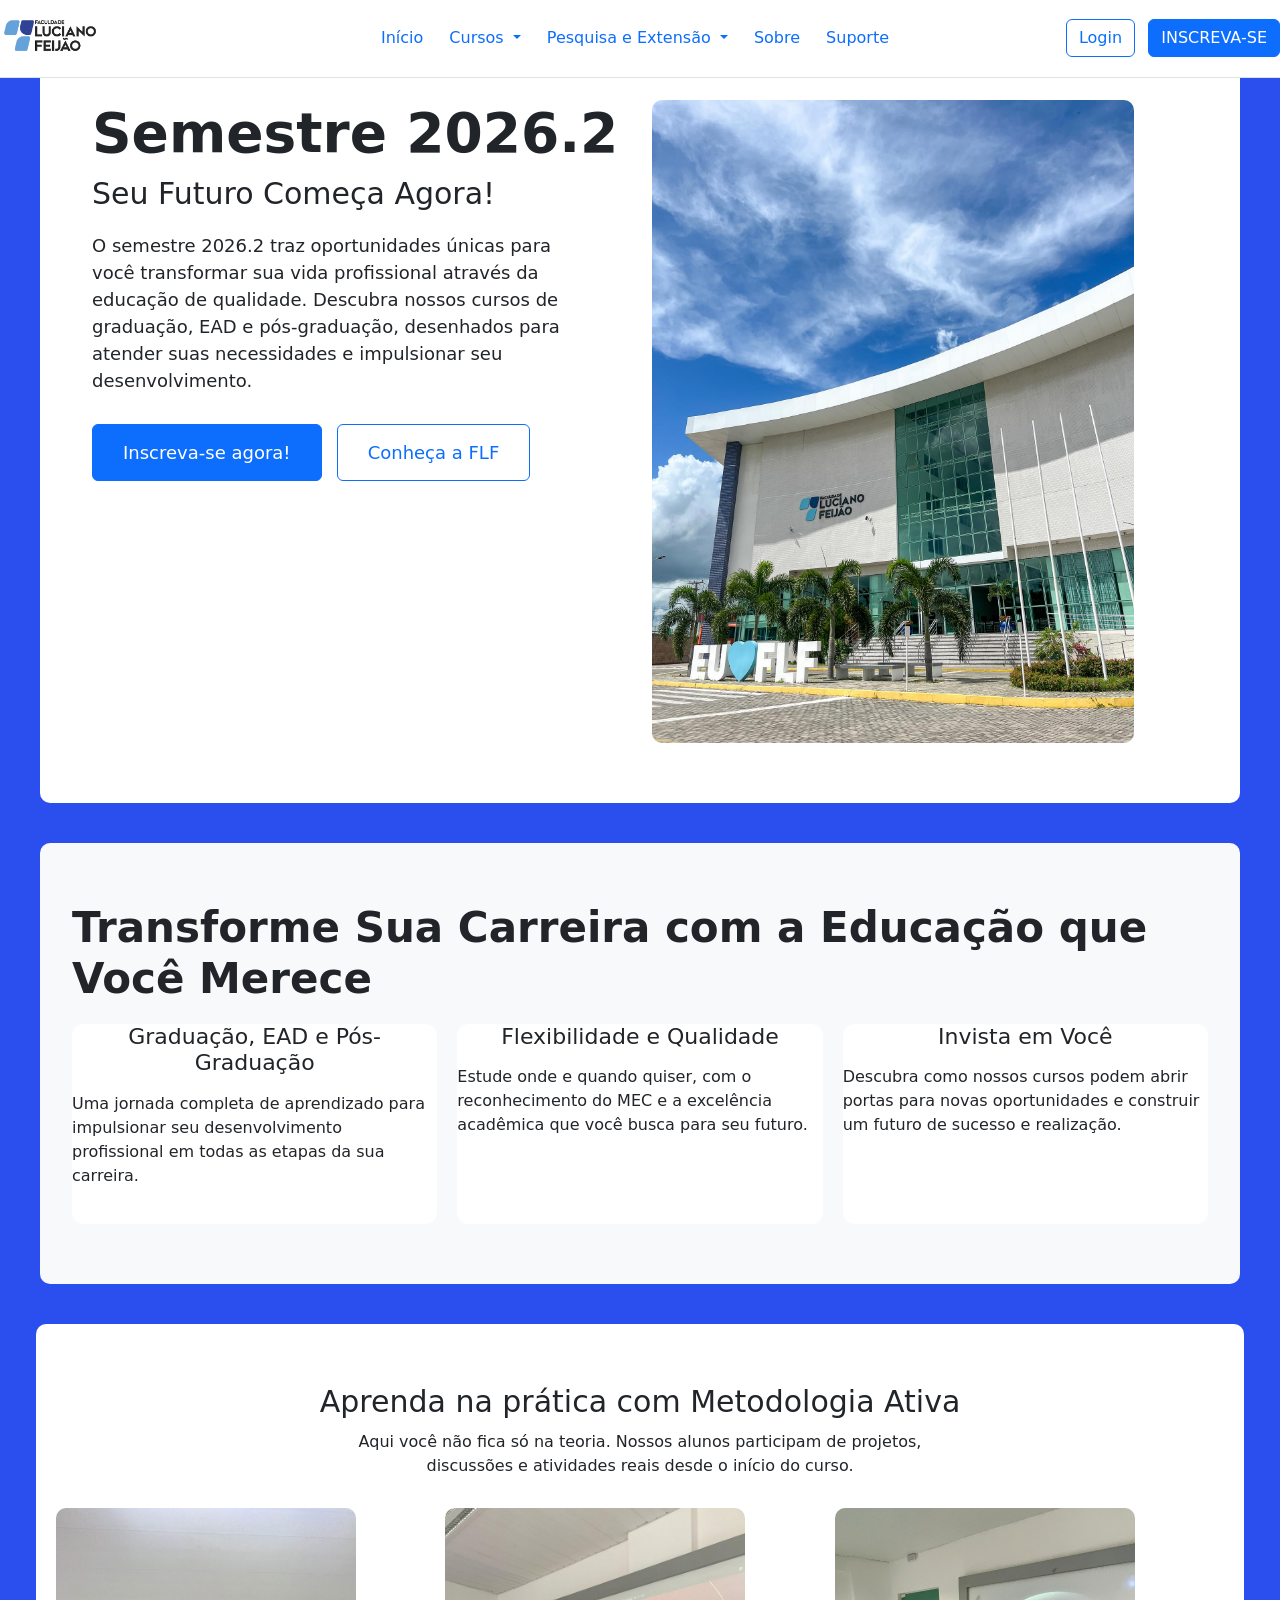
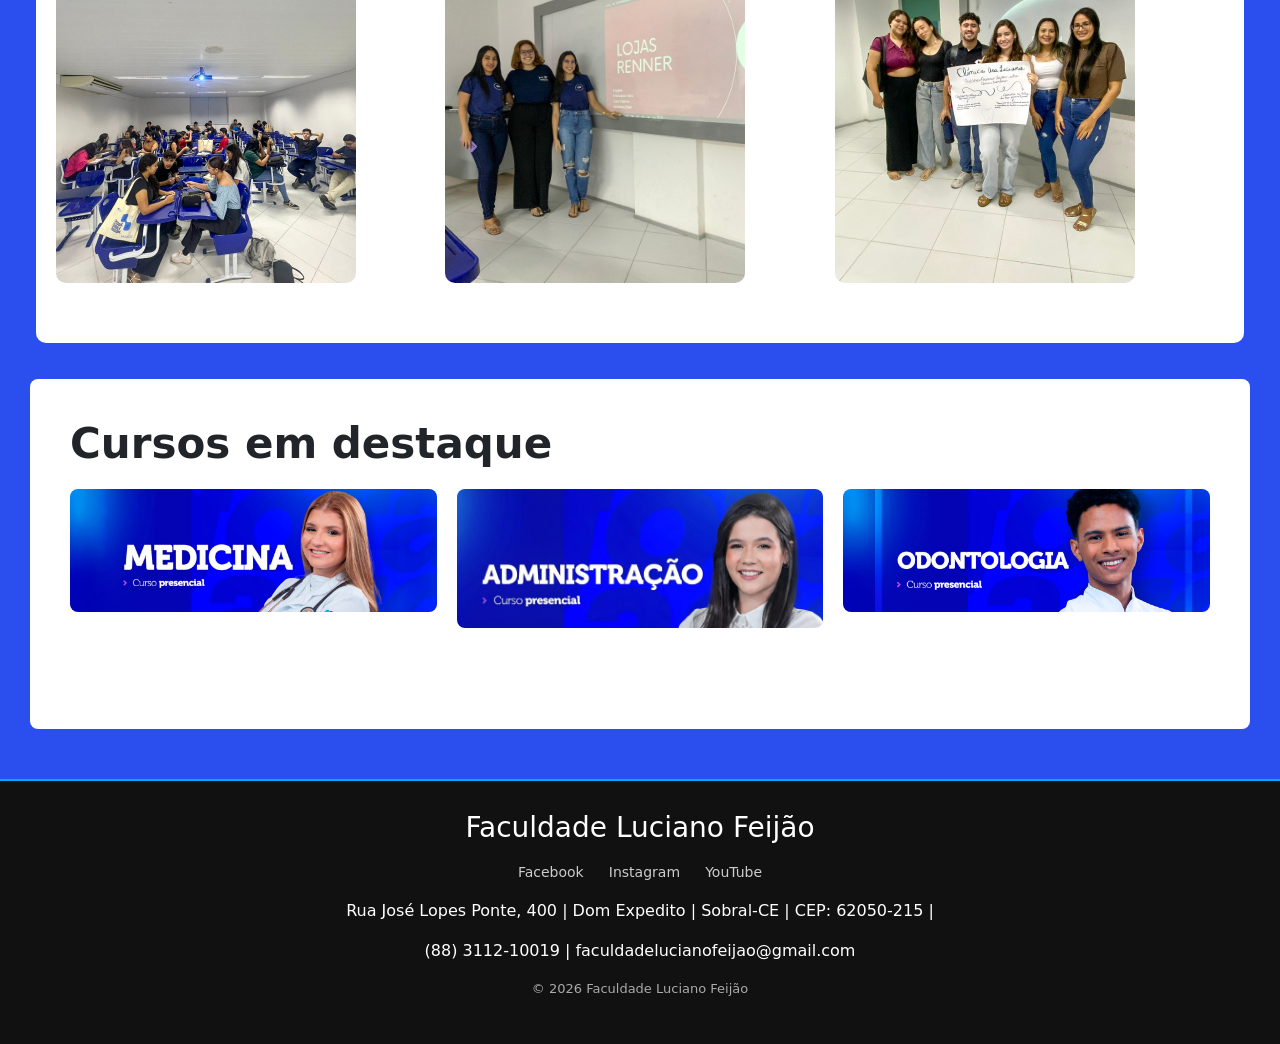
==== index.html @ 59c14ce8 "Add files via upload" ====
<!DOCTYPE html>
<html lang="pt-br">

<head>
    <meta charset="UTF-8">
    <meta name="viewport" content="width=device-width, initial-scale=1.0">
    <link rel="stylesheet" href="https://cdn.jsdelivr.net/npm/bootstrap@5.3.8/dist/css/bootstrap.min.css">

    <link rel="stylesheet" href="style.css">
    <title>Faculdade Luciano Feijão</title>
</head>


<body style="background-color: #2b4fef;">
    <script src="https://cdn.jsdelivr.net/npm/bootstrap@5.3.2/dist/js/bootstrap.bundle.min.js"> </script>
    <header
        class="d-flex flex-wrap align-items-center justify-content-center justify-content-md-between py-3 mb-4 border-bottom fixo"
        style="background-color: #FFFFFF;">
        <div class="col-md-3 mb-2 mb-md-0">
            <a href="/" class="d-inline-flex link-body-emphasis text-decoration-none">
                <img src="FLF/logo_lucifeijao.png" alt="Logo Oficial Faculdade Luciano Feijão" style="width: 100px;">

            </a>
        </div>
        <ul class="nav col-12 col-md-auto mb-2 justify-content-center mb-md-0">
            <li><a href="#" class="nav-link px-2 menu-item">Início</a></li>
            <li class="nav-item dropdown">
                <a href="#cursos" class="nav-link px-2 menu-item dropdown-toggle">
                    Cursos
                </a>

                <ul class="dropdown-menu">


                    <li><a class="dropdown-item" href="#presenciais">Graduação Presencial</a></li>
                    <li><a class="dropdown-item" href="#ead">Graduação Online</a></li>
                    <li><a class="dropdown-item" href="#">Pós Graduação</a></li>
                    <li><a class="dropdown-item" href="#">Diplomas</a></li>
                </ul>
            </li>

            <li class="nav-item dropdown">

                <a href="#" class="nav-link px-2 menu-item dropdown-toggle" data-bs-toggle="dropdown">
                    Pesquisa e Extensão
                </a>

                <ul class="dropdown-menu">
                    <li><a class="dropdown-item" href="#">Apresentação</a></li>
                    <li><a class="dropdown-item" href="#">Política Pesq. & Exten.</a></li>
                    <li><a class="dropdown-item" href="#">Certificados</a></li>
                    <li><a class="dropdown-item" href="#">Comitê Institucional</a></li>
                    <li><a class="dropdown-item" href="#">Editais - Pesquisa</a></li>
                    <li><a class="dropdown-item" href="#">NUPE</a></li>
                    <li><a class="dropdown-item" href="#">Encontros Acadêmicos</a></li>
                    <li><a class="dropdown-item" href="#">SEMIC</a></li>
                    <li><a class="dropdown-item" href="#">Formulários</a></li>
                    <li><a class="dropdown-item" href="#">PROIC</a></li>
                    <li><a class="dropdown-item" href="#">Regulamento e resoluções</a></li>
                    <li><a class="dropdown-item" href="#">Prestação de Serviços</a></li>
                </ul>

            </li>

            <li><a href="#" class="nav-link px-2 menu-item">Sobre</a></li>
            <li><a href="#" class="nav-link px-2  menu-item">Suporte</a></li>
        </ul>
        <div class="col-md-3 text-end">
            <button type="button" class="btn btn-outline-primary me-2">
                Login
            </button>
            <button type="button" class="btn btn-primary"> INSCREVA-SE</button>
        </div>
    </header>

    <main style="background-color: white;">
        <section class="hero" style="background-color: #FFFFFF;">
            <div class="container">
                <div class="row align-items-start">

                    <div class="col-md-6 hero-text">
                        <h1>Semestre 2026.2</h1>
                        <h2>Seu Futuro Começa Agora!</h2>

                        <p>
                             O semestre 2026.2 traz oportunidades
                            únicas para você transformar sua vida profissional através da educação de qualidade.
                            Descubra nossos cursos de graduação, EAD e pós-graduação, desenhados para atender suas
                            necessidades e impulsionar seu desenvolvimento.
                        </p>

                        <div class="hero-buttons">
                            <a href="#" class="btn btn-primary">Inscreva-se agora!</a>
                            <a href="https://www.youtube.com/watch?v=lRSw497AjJ0" class="btn btn-outline-primary">Conheça a FLF</a>
                        </div>
                    </div>

                    <div class="col-md-6 hero-img">
                        <img src="FLF/Nova pasta/fachadaluci.jpg" alt="Colação de grau" class="img-fluid">
                    </div>

                </div>
            </div>

    </main>

    <section class="infoCurso">
  <div class="container">
    
    <h1 class="titulo">
      Transforme Sua Carreira com a Educação que Você Merece
    </h1>

    <div class="cards">
      
      <div class="card">
        <h3>Graduação, EAD e Pós-Graduação</h3>
        <p>
          Uma jornada completa de aprendizado para impulsionar seu desenvolvimento profissional em todas as etapas da sua carreira.
        </p>
      </div>

      <div class="card">
        <h3>Flexibilidade e Qualidade</h3>
        <p>
          Estude onde e quando quiser, com o reconhecimento do MEC e a excelência acadêmica que você busca para seu futuro.
        </p>
      </div>

      <div class="card">
        <h3>Invista em Você</h3>
        <p>
          Descubra como nossos cursos podem abrir portas para novas oportunidades e construir um futuro de sucesso e realização.
        </p>
      </div>

    </div>
  </div>
</section>
<section class="metodologia">
  <h2>Aprenda na prática com Metodologia Ativa</h2>
  <p>
    Aqui você não fica só na teoria. Nossos alunos participam de projetos,
    discussões e atividades reais desde o início do curso.
  </p>

  <div class="galeria">
    <img src="FLF/Nova pasta/meto_ativa1.jpg" alt="Metodologia Ativa FLF">
    <img src="FLF/Nova pasta/meto_ativa2.jpg" alt="Metodologia Ativa FLF">
    <img src="FLF/Nova pasta/meto_ativa3.jpg" alt="Metodologia Ativa FLF">
    
  </div>
</section>
  <section class="container-cursos" style="background-color: #FFFFFF; margin: 30px; border-radius: 8px;">
  <h2 class="titulo">Cursos em destaque</h2>
  
  <div class="cards-wrapper">
    <div class="card">
      <div class="card-image">
        <img src="FLF/top-medicina1.jpg" alt="Curso de Medicina Destaque FLR">
      </div>
    </div>

    <div class="card">
      <div class="card-image">
        <img src="FLF/adm_Edição1.jpg" alt=" Curso de ADM Destaque FLF">
      </div>
    </div>

    <div class="card">
      <div class="card-image">
        <img src="FLF/otondo-new-top.jpg" alt="Curso de Odontologia Destaque FLF">
      </div>
    </div>
  </div>
</section>

<footer class="footer">

  <div class="footer-content">

    <h3>Faculdade Luciano Feijão</h3>

    <div class="footer-links">
      <a href="https://www.facebook.com/flfeijao">Facebook</a>
      <a href="https://www.instagram.com/flfeijao/">Instagram</a>
      <a href="https://www.youtube.com/channel/UCwIMJ6LjdGeur_em-2JbQ7w">YouTube</a>
    </div>

    <p>Rua José Lopes Ponte, 400 | Dom Expedito | Sobral-CE | CEP: 62050-215 |</p>
    <p> (88) 3112-10019 | faculdadelucianofeijao@gmail.com</p>

  </div>

  <p class="copy">© 2026 Faculdade Luciano Feijão</p>

</footer>


</body>


</html>
---- style.css ----
/* Cabeçalho */

header{
    position: fixed;
    top: 0;
    width: 100%;
    z-index: 1000;

}
.menu-item {
  padding: 6px 10px;
  border-radius: 5px;
  transition: all 0.3s ease;
  margin-right: 10px;
  position: relative;
  overflow: hidden;
}

.menu-item:hover {
  background-color: #0d6efd;
  color: white !important;
}

.dropdown:hover .dropdown-menu {
  display: block;
}

.dropdown-submenu {
  position: relative;
}

.dropdown-submenu .submenu {
  display: none;
  position: relative;
  left: 100%;
  top: 0;
}

.dropdown-submenu:hover .submenu {
  display: block;
}


main{
    padding: 40px 20px;
     margin: 40px;
    padding: 40px;
    border-top: 20px;
    border-radius: 10px;
    
}

section{
    
    padding: 40px;
    border-top: 20px;
    border-radius: 10px;
     margin-bottom: 0px;
 }

*/* {
  outline: 1px solid red;
}*/
 
.hero{
    padding:20px 0;

    background:#f8f9fa;
}

.hero-text h1{
    font-size:55px;
    font-weight:700;
}

.hero-text h2{
    font-size:30px;
    margin-top:10px;
}

.hero-text p{
    font-size:18px;
    margin-top:20px;
    max-width:500px;
}

.hero-buttons{
    margin-top:30px;
}

.hero-buttons .btn{
    padding:14px 30px;
    font-size:18px;
    margin-right:10px;
}

.hero-img img{
    width:90%;
    max-width:500px;
    border-radius:10px;
}

/* Inf. dos cursos */

.infoCurso {
    margin: 40px;
  background: #f8f9fa;
  padding: 60px 20px;
}

.titulo {
  font-size: 42px;
  font-weight: 700;
  margin-bottom: 20px;
}

.container {
  max-width: 1200px;
  margin: auto;
}

/* CARDS */
.cards {
  display: flex;
  gap: 20px;
  flex-wrap: wrap;
  
}

.card {
  background-color: #ff0000;
  padding: 25px;
  border-radius: 10px;
  flex: 1;
  min-width: 280px;
}

.card h3 {
    text-align: center;
  font-size: 22px;
  margin-bottom: 15px;
}

.card p {
   
  font-size: 16px;
  line-height: 1.5;
}
.metodologia {
    margin: 36px;
  text-align: center;
  padding: 60px 20px;
  background-color: #fff;
}

.metodologia h2 {
  font-size: 30px;
  margin-bottom: 10px;
}

.metodologia p {
  max-width: 600px;
  margin: 0 auto 30px;
}

.galeria {
  display: grid;
  grid-template-columns: repeat(auto-fit, minmax(200px, 1fr));
  
}

.galeria img {
  width: 300px;
  border-radius: 10px;
  object-fit: cover;
  
  
  height: auto;

}


  

.cards-wrapper {
  display: flex;
  flex-direction: row; 
  justify-content: center;
  gap: 20px;
  width: 100%;
}


.card {
  width: 300px;  
  height: 200px; 
  background-color: white;
  border-radius: 12px;
   
  display: flex;
  padding: 0 ;
  display: block;
  border: none;
}

.card img {
    border-radius: 8px;
  width: 100%;
  height: 100%;
  object-fit: cover; 
  
}

.footer{
    background:#111;
    color:#fff;
    text-align:center;
    padding:30px 20px;
    margin-top:50px;
    border-top: 2px solid #00aaff;
}

.footer-content h3{
    margin-bottom:10px;
}

.footer-links{
    margin:15px 0;
}

.footer-links a{
    color:#ccc;
    text-decoration:none;
    margin:0 10px;
    font-size:14px;
}

.footer-links a:hover{
    color:#fff;
}

.copy{
    margin-top:15px;
    font-size:13px;
    color:#aaa;
}
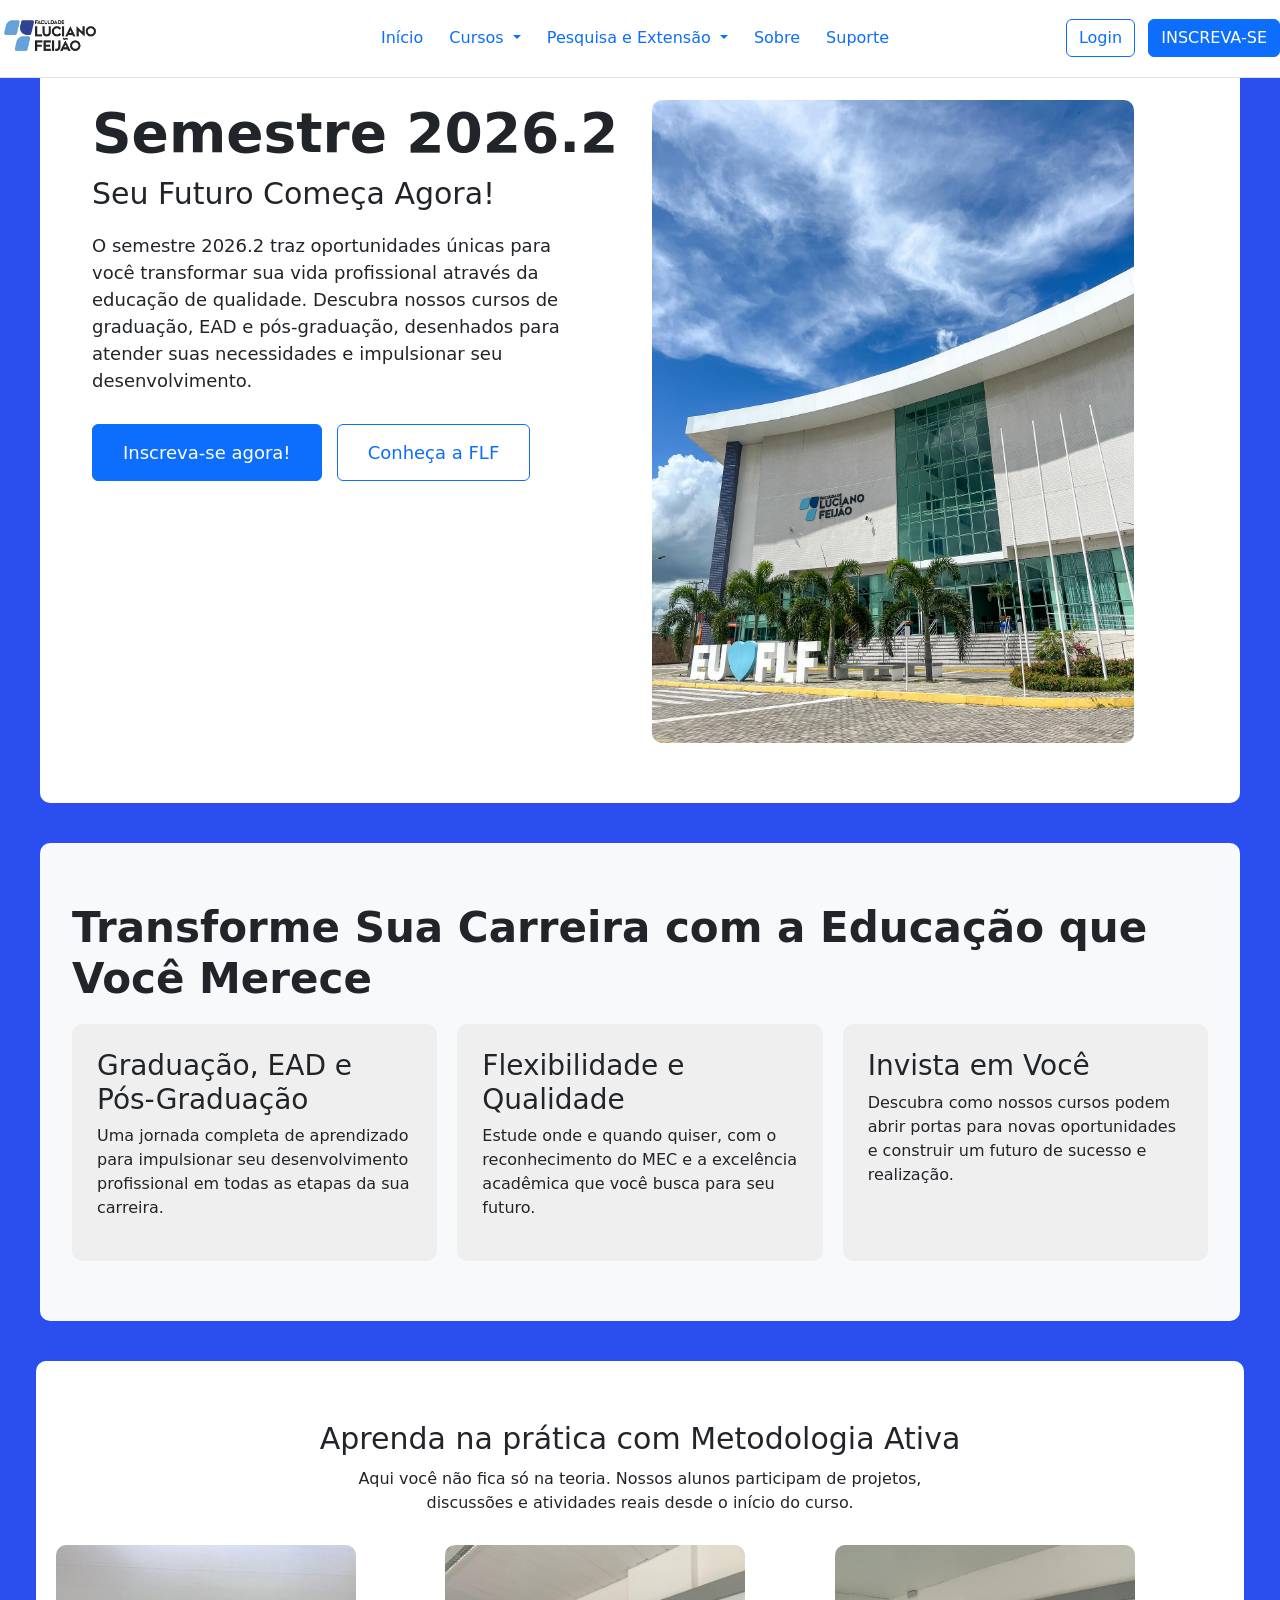
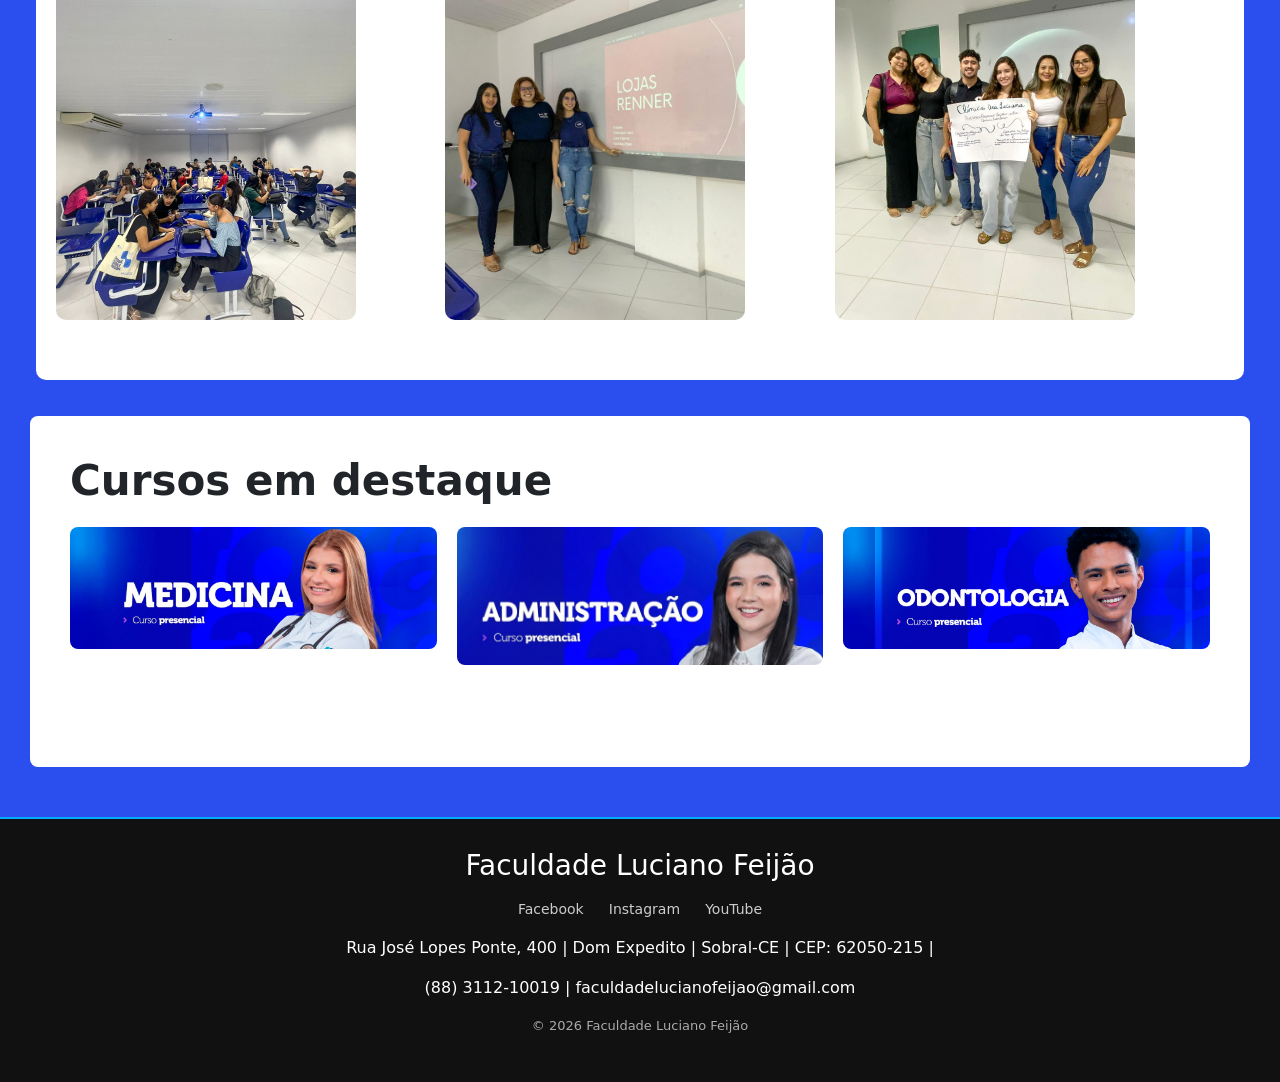
==== commit 8c60f72d: "Add files via upload" ====
--- a/index.html
+++ b/index.html
@@ -113,21 +113,21 @@
 
     <div class="cards">
       
-      <div class="card">
+      <div class="cardM">
         <h3>Graduação, EAD e Pós-Graduação</h3>
         <p>
           Uma jornada completa de aprendizado para impulsionar seu desenvolvimento profissional em todas as etapas da sua carreira.
         </p>
       </div>
 
-      <div class="card">
+      <div class="cardM">
         <h3>Flexibilidade e Qualidade</h3>
         <p>
           Estude onde e quando quiser, com o reconhecimento do MEC e a excelência acadêmica que você busca para seu futuro.
         </p>
       </div>
 
-      <div class="card">
+      <div class="cardM">
         <h3>Invista em Você</h3>
         <p>
           Descubra como nossos cursos podem abrir portas para novas oportunidades e construir um futuro de sucesso e realização.
--- a/style.css
+++ b/style.css
@@ -127,8 +127,8 @@
   
 }
 
-.card {
-  background-color: #ff0000;
+.cardM {
+  background-color: #efefef;
   padding: 25px;
   border-radius: 10px;
   flex: 1;
@@ -178,9 +178,6 @@
   height: auto;
 
 }
-
-
-  
 
 .cards-wrapper {
   display: flex;
@@ -196,7 +193,10 @@
   height: 200px; 
   background-color: white;
   border-radius: 12px;
-   
+   padding: 25px;
+  border-radius: 10px;
+  flex: 1;
+  min-width: 280px;
   display: flex;
   padding: 0 ;
   display: block;
